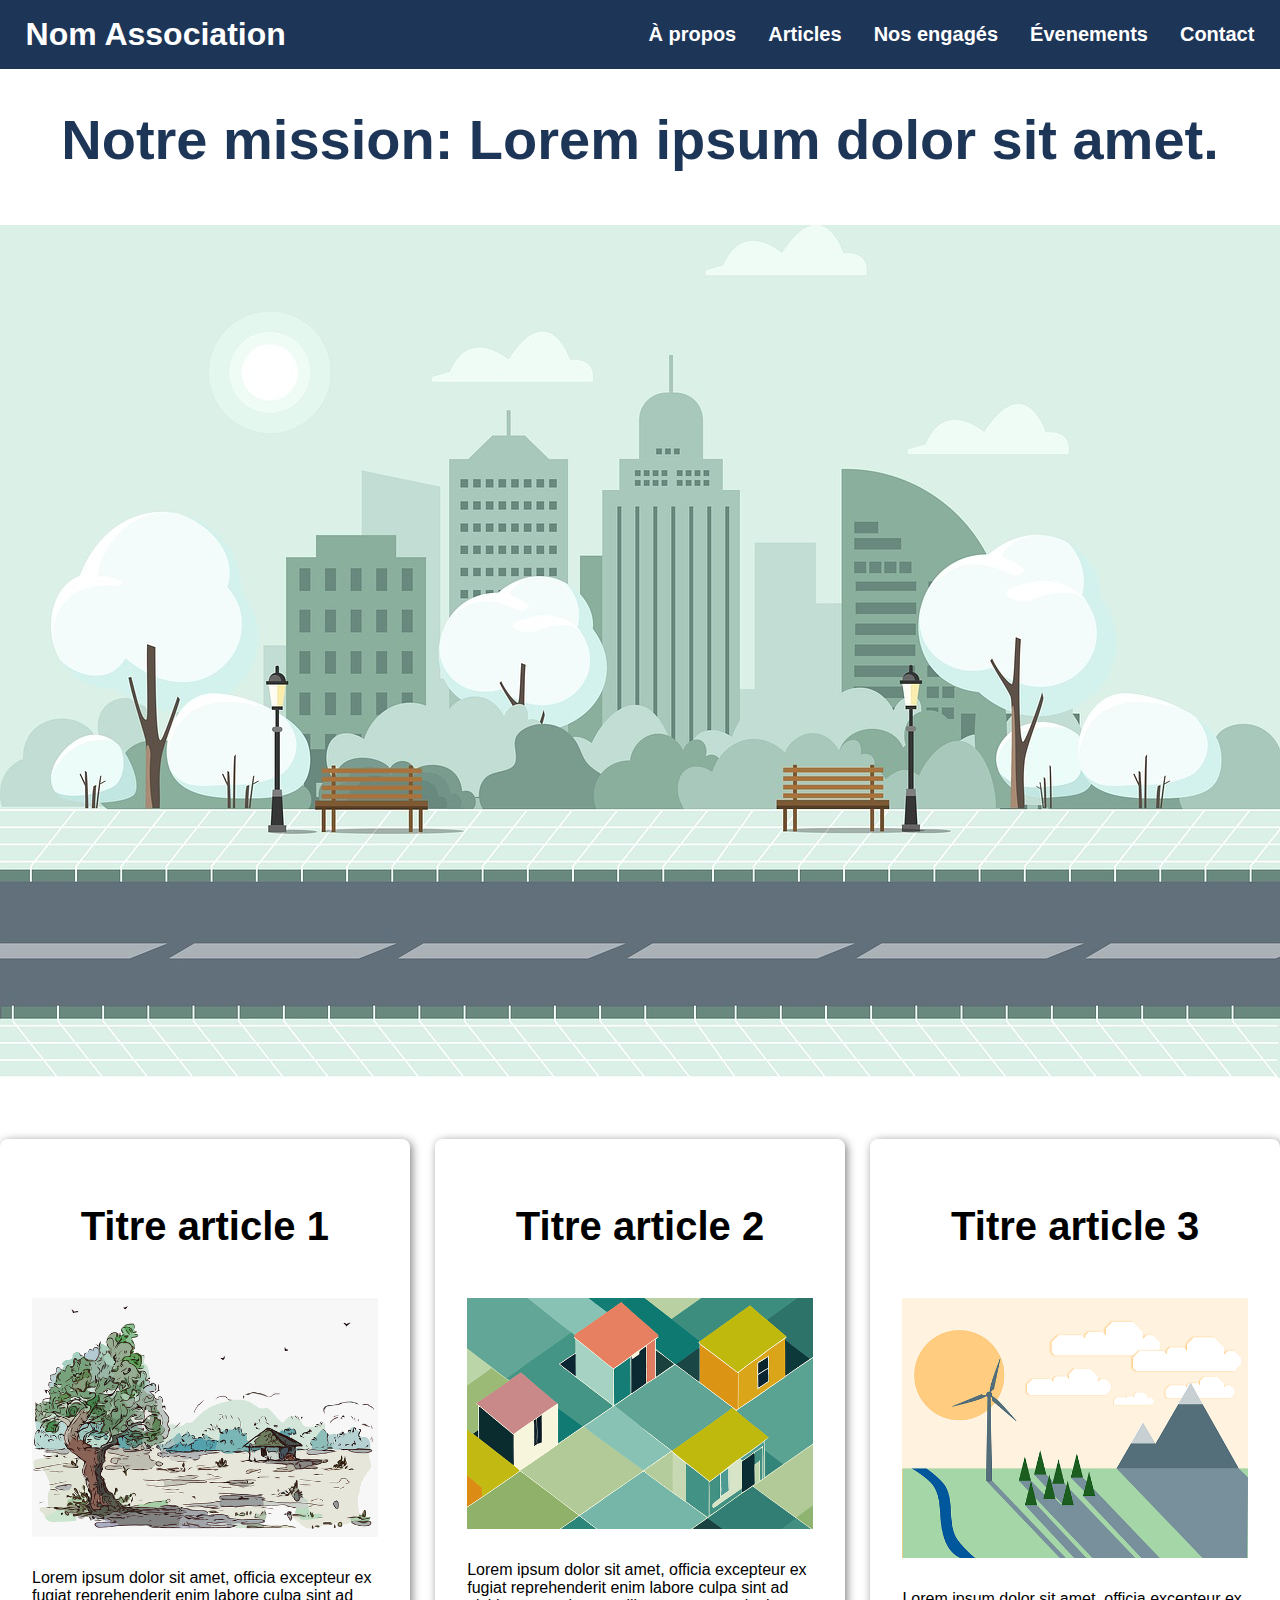
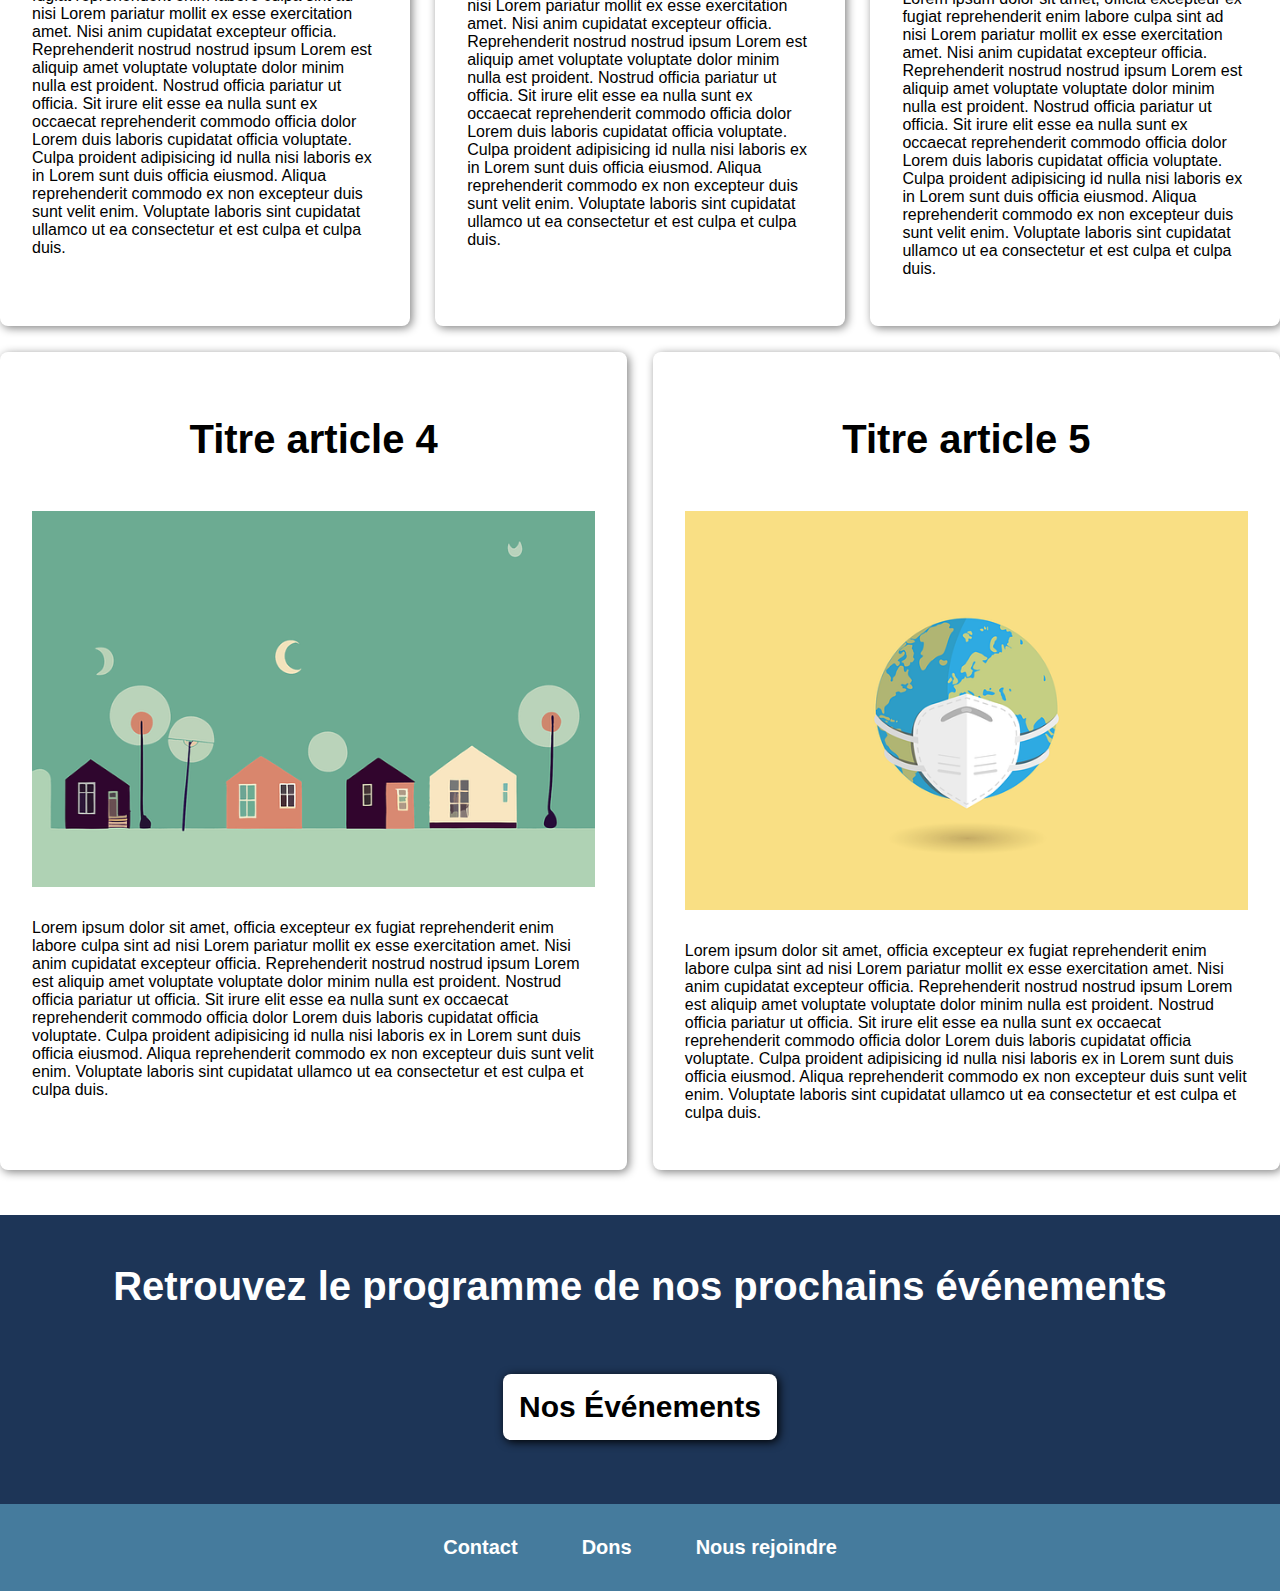
==== index.html @ 46d3b1a8 "refactor(pages): move pages to root for deployement" ====
<!DOCTYPE html>
<html lang="fr">
  <head>
    <title>Nom association: Lorem ipsum dolor sit amet.</title>
    <meta charset="UTF-8" />
    <meta name="viewport" content="width=device-width, initial-scale=1" />
    <meta
      name="description"
      content="description mission association: Lorem ipsum dolor sit amet, qui minim labore adipisicing minim sint cillum sint consectetur cupidatat."
    />
    <link href="styles/global.css" rel="stylesheet" />
    <link href="styles/index.css" rel="stylesheet" />
  </head>
  <body>
    <header>
      <div class="menu-container">
        <nav class="navbar">
          <a href="index.html" class="menu-logo">Nom Association</a>
          <label for="toggle-hamburger">
            <img
              alt="menu"
              src="public/icons8-menu.svg"
              class="menu-hamburger"
            />
          </label>
        </nav>
        <input type="checkbox" id="toggle-hamburger" />
        <ul class="menu-content">
          <li>
            <a href="a-propos.html" class="menu-link">À propos</a>
          </li>
          <li>
            <a href="articles.html" class="menu-link">Articles</a>
          </li>
          <li>
            <a href="nos-engages.html" class="menu-link">Nos engagés</a>
          </li>
          <li>
            <a href="evenements.html" class="menu-link">Évenements</a>
          </li>
          <li>
            <a href="contact.html" class="menu-link">Contact</a>
          </li>
        </ul>
      </div>
    </header>
    <main>
      <div class="hero">
        <h1 class="hero-title">Notre mission: Lorem ipsum dolor sit amet.</h1>
        <img
          src="public/city-gbceb59cae_1280.jpg"
          alt="city illustration"
          class="article-image"
        />
      </div>
      <div class="article-container">
        <a href="./articles/article1.html" class="article-link">
          <article class="article">
            <h2 class="article-title">Titre article 1</h2>
            <img
              src="public/hut-g95c8c413b_640.png"
              alt="nature painting"
              class="article-image"
            />
            <p>
              Lorem ipsum dolor sit amet, officia excepteur ex fugiat
              reprehenderit enim labore culpa sint ad nisi Lorem pariatur mollit
              ex esse exercitation amet. Nisi anim cupidatat excepteur officia.
              Reprehenderit nostrud nostrud ipsum Lorem est aliquip amet
              voluptate voluptate dolor minim nulla est proident. Nostrud
              officia pariatur ut officia. Sit irure elit esse ea nulla sunt ex
              occaecat reprehenderit commodo officia dolor Lorem duis laboris
              cupidatat officia voluptate. Culpa proident adipisicing id nulla
              nisi laboris ex in Lorem sunt duis officia eiusmod. Aliqua
              reprehenderit commodo ex non excepteur duis sunt velit enim.
              Voluptate laboris sint cupidatat ullamco ut ea consectetur et est
              culpa et culpa duis.
            </p>
          </article>
        </a>
        <a href="./articles/article2.html" class="article-link">
          <article class="article article-odd">
            <h2 class="article-title">Titre article 2</h2>
            <img
              src="public/house-g46f1d85dd_640.png"
              alt="houses grid illustration"
              class="article-image"
            />
            <p>
              Lorem ipsum dolor sit amet, officia excepteur ex fugiat
              reprehenderit enim labore culpa sint ad nisi Lorem pariatur mollit
              ex esse exercitation amet. Nisi anim cupidatat excepteur officia.
              Reprehenderit nostrud nostrud ipsum Lorem est aliquip amet
              voluptate voluptate dolor minim nulla est proident. Nostrud
              officia pariatur ut officia. Sit irure elit esse ea nulla sunt ex
              occaecat reprehenderit commodo officia dolor Lorem duis laboris
              cupidatat officia voluptate. Culpa proident adipisicing id nulla
              nisi laboris ex in Lorem sunt duis officia eiusmod. Aliqua
              reprehenderit commodo ex non excepteur duis sunt velit enim.
              Voluptate laboris sint cupidatat ullamco ut ea consectetur et est
              culpa et culpa duis.
            </p>
          </article>
        </a>
        <a href="./articles/article3.html" class="article-link">
          <article class="article">
            <h2 class="article-title">Titre article 3</h2>
            <img
              src="public/wind-gf8442b9fc_640.png"
              alt="wind turbine illustration"
              class="article-image"
            />
            <p>
              Lorem ipsum dolor sit amet, officia excepteur ex fugiat
              reprehenderit enim labore culpa sint ad nisi Lorem pariatur mollit
              ex esse exercitation amet. Nisi anim cupidatat excepteur officia.
              Reprehenderit nostrud nostrud ipsum Lorem est aliquip amet
              voluptate voluptate dolor minim nulla est proident. Nostrud
              officia pariatur ut officia. Sit irure elit esse ea nulla sunt ex
              occaecat reprehenderit commodo officia dolor Lorem duis laboris
              cupidatat officia voluptate. Culpa proident adipisicing id nulla
              nisi laboris ex in Lorem sunt duis officia eiusmod. Aliqua
              reprehenderit commodo ex non excepteur duis sunt velit enim.
              Voluptate laboris sint cupidatat ullamco ut ea consectetur et est
              culpa et culpa duis.
            </p>
          </article>
        </a>
        <a href="./articles/article4.html" class="article-link">
          <article class="article article-odd">
            <h2 class="article-title">Titre article 4</h2>
            <img
              src="public/house-ge0a631499_640.png"
              alt="houses illustration"
              class="article-image"
            />
            <p>
              Lorem ipsum dolor sit amet, officia excepteur ex fugiat
              reprehenderit enim labore culpa sint ad nisi Lorem pariatur mollit
              ex esse exercitation amet. Nisi anim cupidatat excepteur officia.
              Reprehenderit nostrud nostrud ipsum Lorem est aliquip amet
              voluptate voluptate dolor minim nulla est proident. Nostrud
              officia pariatur ut officia. Sit irure elit esse ea nulla sunt ex
              occaecat reprehenderit commodo officia dolor Lorem duis laboris
              cupidatat officia voluptate. Culpa proident adipisicing id nulla
              nisi laboris ex in Lorem sunt duis officia eiusmod. Aliqua
              reprehenderit commodo ex non excepteur duis sunt velit enim.
              Voluptate laboris sint cupidatat ullamco ut ea consectetur et est
              culpa et culpa duis.
            </p>
          </article>
        </a>
        <a href="./articles/article5.html" class="article-link"
          ><article class="article">
            <h2 class="article-title">Titre article 5</h2>
            <img
              src="public/virus-g2558741d8_640.png"
              alt="earth virus mask illustration"
              class="article-image"
            />
            <p>
              Lorem ipsum dolor sit amet, officia excepteur ex fugiat
              reprehenderit enim labore culpa sint ad nisi Lorem pariatur mollit
              ex esse exercitation amet. Nisi anim cupidatat excepteur officia.
              Reprehenderit nostrud nostrud ipsum Lorem est aliquip amet
              voluptate voluptate dolor minim nulla est proident. Nostrud
              officia pariatur ut officia. Sit irure elit esse ea nulla sunt ex
              occaecat reprehenderit commodo officia dolor Lorem duis laboris
              cupidatat officia voluptate. Culpa proident adipisicing id nulla
              nisi laboris ex in Lorem sunt duis officia eiusmod. Aliqua
              reprehenderit commodo ex non excepteur duis sunt velit enim.
              Voluptate laboris sint cupidatat ullamco ut ea consectetur et est
              culpa et culpa duis.
            </p>
          </article>
        </a>
      </div>
    </main>
    <aside class="aside-banner">
      <h2>Retrouvez le programme de nos prochains événements</h2>
      <a href="evenements.html" class="events-link">Nos Événements</a>
    </aside>
    <footer>
      <ul class="footer-list">
        <li><a href="contact.html" class="menu-link">Contact</a></li>
        <li><a href="dons.html" class="menu-link">Dons</a></li>
        <li>
          <a href="nous-rejoindre.html" class="menu-link">Nous rejoindre</a>
        </li>
      </ul>
    </footer>
  </body>
</html>
---- styles/global.css ----
html,
body {
  margin: 0;
  font-family: "Gill Sans", "Gill Sans MT", Calibri, "Trebuchet MS", sans-serif;
}

main {
  background-color: white;
}

h1 {
  font-size: 44px;
}

h2 {
  font-size: 28px;
}

h3 {
  font-size: 20px;
}

header {
  position: sticky;
  top: 0;
}

/* NAVBAR */

.navbar {
  background-color: #1d3557;
  display: flex;
  align-items: center;
  padding-top: 1rem;
  padding-bottom: 1rem;
}

.menu-logo {
  display: block;
  margin: 0 auto;
  text-decoration: none;
  color: white;
  font-weight: bold;
  font-size: 24px;
}

.menu-hamburger {
  margin-right: 2vw;
  cursor: pointer;
}

.menu-content {
  list-style: none;
  flex-direction: column;
  justify-content: center;
  align-items: center;
  padding-left: 0;
  padding-top: 3rem;
  padding-bottom: 3rem;
  margin: 0;
  gap: 2rem;
  background-color: #457b9d;
  display: none;
}

#toggle-hamburger {
  position: absolute;
  left: -100vw;
}

#toggle-hamburger:checked ~ .menu-content {
  display: flex;
}

.menu-link {
  text-decoration: none;
  color: white;
  font-size: 20px;
  font-weight: bold;
}

/* ARTICLES */

.article {
  padding: 2rem;
  display: flex;
  flex-direction: column;
  align-items: center;
}

.article-link {
  text-decoration: none;
  color: black;
  border-radius: 8px;
}

.article-odd {
  background-color: #a8dadc;
}

.article-title {
  text-align: center;
}

.article-image {
  max-width: 100%;
  margin-top: 1rem;
  margin-bottom: 1rem;
}

/* FOOTER */

.footer-list {
  background-color: #457b9d;
  margin: 0;
  padding-left: 0;
  padding-top: 2rem;
  padding-bottom: 2rem;
  list-style: none;
  display: flex;
  gap: 5%;
  justify-content: center;
}

@media screen and (min-width: 481px) {
  h1 {
    font-size: 50px;
  }

  h2 {
    font-size: 34px;
  }

  h3 {
    font-size: 26px;
  }

  .menu-logo {
    font-size: 28px;
  }
}

@media screen and (min-width: 769px) {
  h1 {
    font-size: 56px;
  }

  h2 {
    font-size: 40px;
  }

  h3 {
    font-size: 32px;
  }

  .menu-logo {
    font-size: 32px;
  }

  .article-container {
    width: 100%;
    margin-top: 5vh;
    margin-bottom: 5vh;
    display: flex;
    gap: 2vw;
    flex-wrap: wrap;
  }

  .article-odd {
    background-color: transparent;
  }

  .article-link {
    flex: 1 1 40%;
    box-shadow: 2px 2px 10px grey;
    transition: background-color 0.5s;
  }

  .article-link:hover {
    background-color: #a8dadc;
  }
}

@media screen and (min-width: 1025px) {
  .menu-container {
    display: flex;
    align-items: center;
    justify-content: space-between;
    background-color: #1d3557;
    padding-left: 2%;
    padding-right: 2%;
  }
  .menu-hamburger {
    display: none;
  }
  .menu-content {
    padding: 0;
    display: flex;
    flex-direction: row;
    background-color: #1d3557;
  }

  .article-link {
    flex: 1 1 25%;
  }
}

@media screen and (min-width: 1201px) {
  header {
    background-color: #1d3557;
  }

  main,
  .menu-container {
    margin: auto;
    max-width: 1400px;
  }
}

@media screen and (min-width: 1400px) {
  .article-container {
    width: 1400px;
  }
}
---- styles/index.css ----
.hero {
  display: flex;
  flex-direction: column;
  justify-content: center;
}

.hero-title {
  text-align: center;
  background-color: rgba(255, 255, 255, 0.8);
  color: #1d3557;
  height: fit-content;
  border-radius: 16px;
}

.aside-banner {
  background-color: #1d3557;
  display: flex;
  flex-direction: column;
  align-items: center;
  text-align: center;
  gap: 2rem;
  padding-top: 1rem;
  padding-bottom: 4rem;
  color: white;
  font-size: 30px;
}

.aside-banner > a {
  background-color: white;
  color: black;
  transition: background-color 0.5s, color 0.5s;
}

.aside-banner > a:hover {
  background-color: #457b9d;
  color: white;
}

.events-link {
  background-color: white;
  padding: 1rem;
  border-radius: 8px;
  color: black;
  text-decoration: none;
  font-weight: bold;
  box-shadow: 2px 2px 10px black;
}
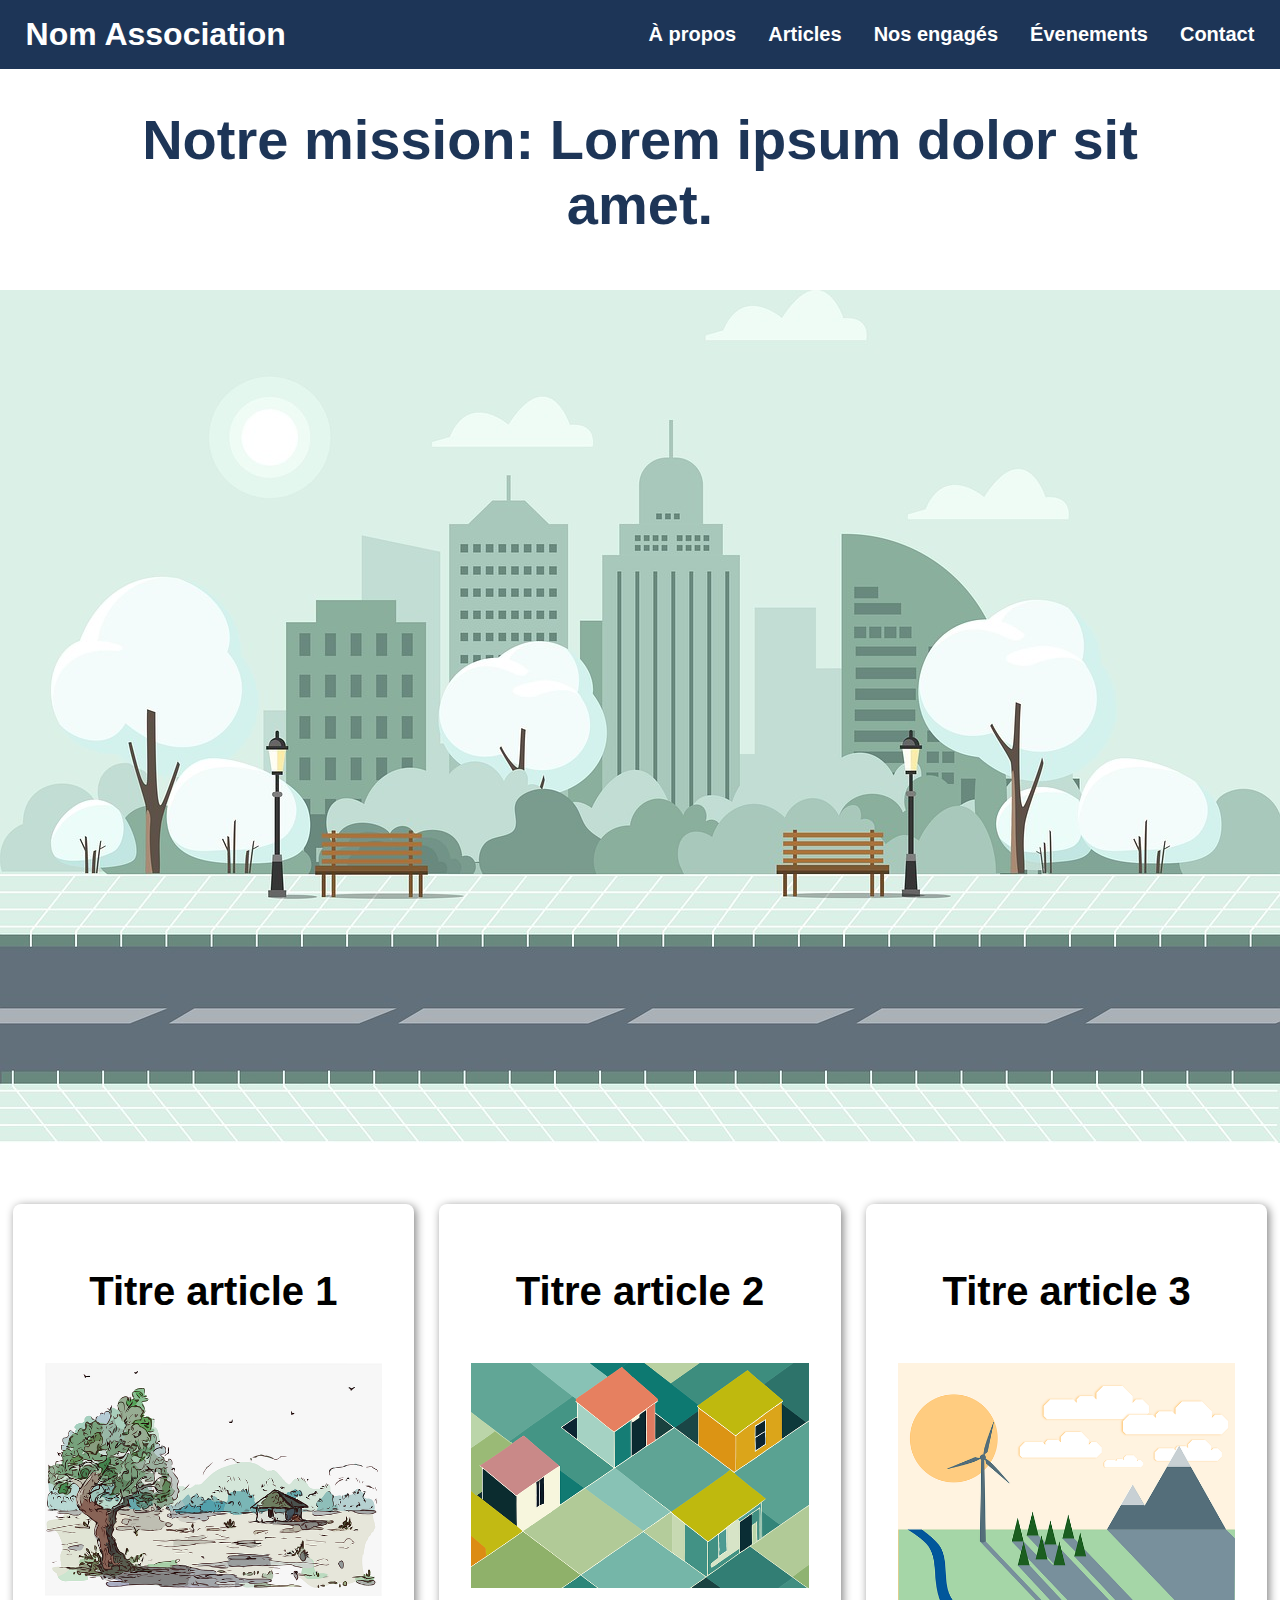
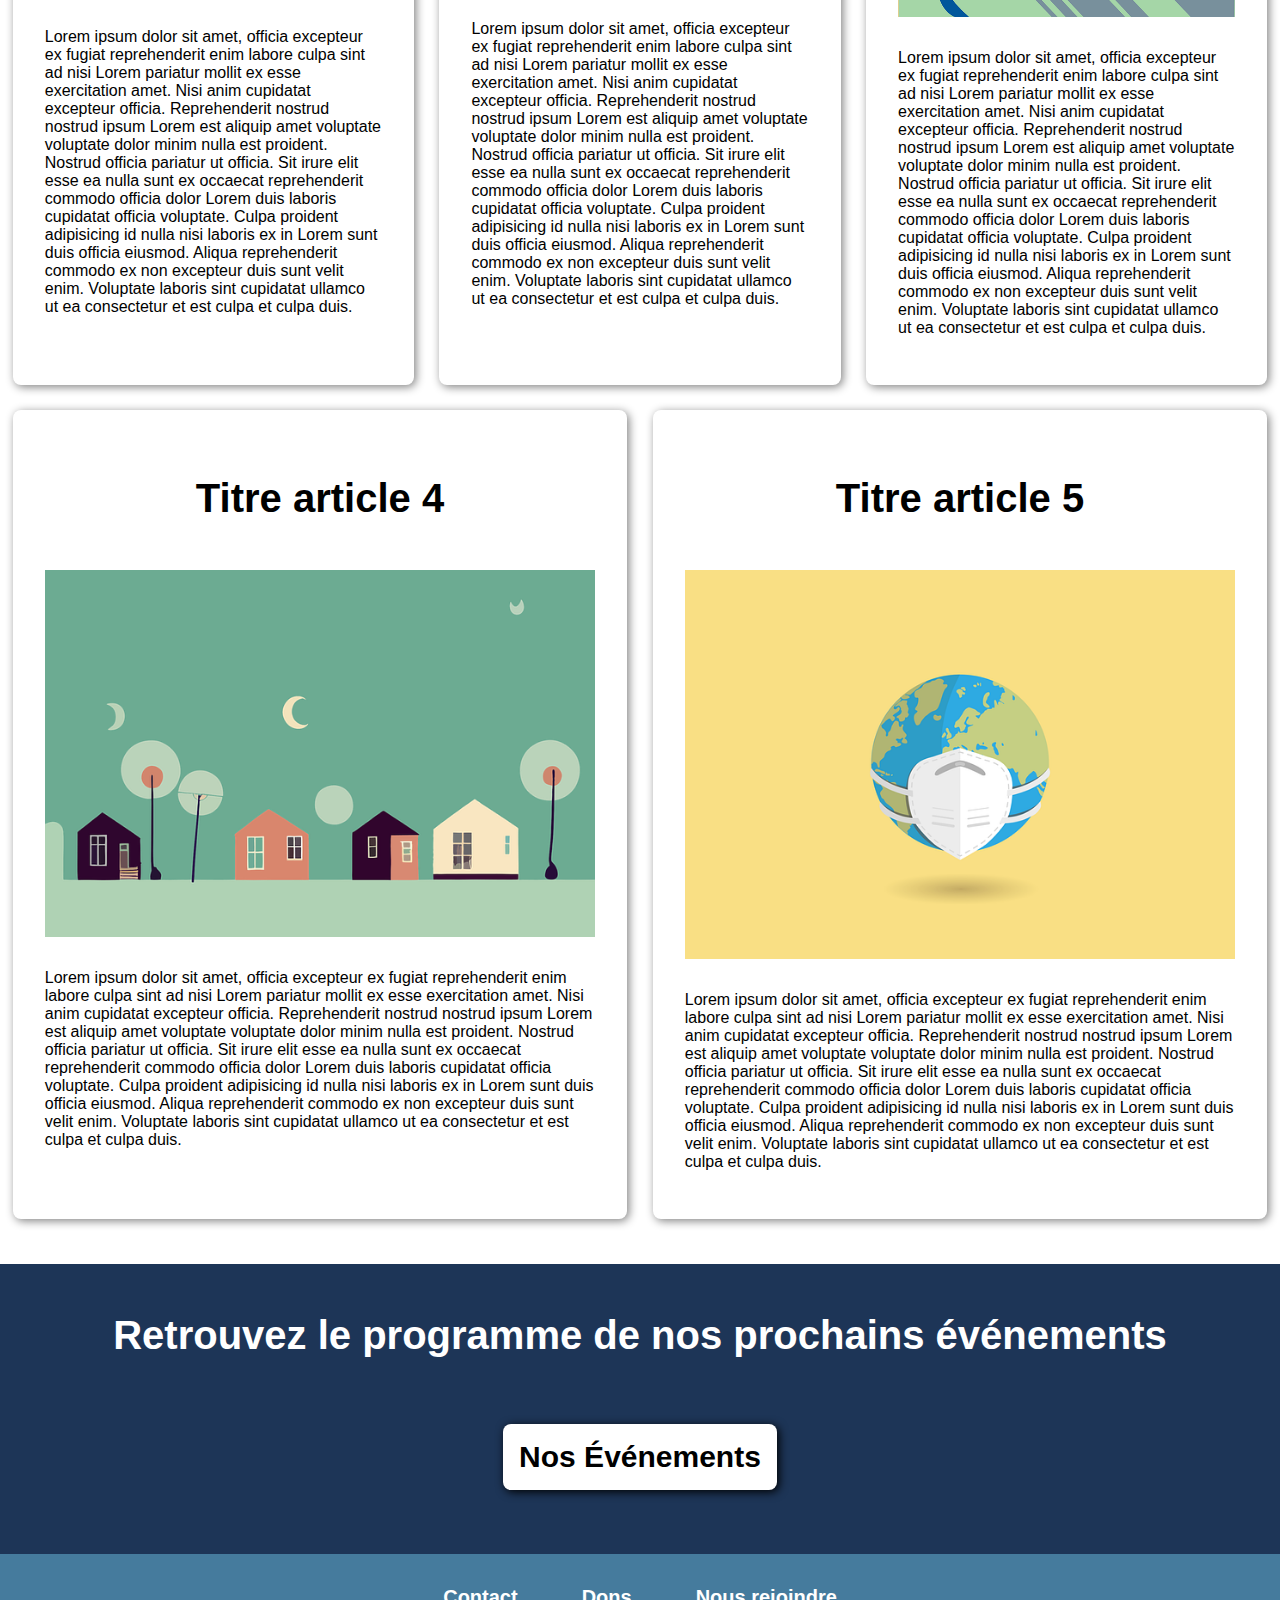
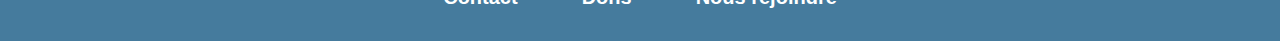
==== commit 40719a59: "feat(head): add favicon icon" ====
--- a/index.html
+++ b/index.html
@@ -7,6 +7,12 @@
     <meta
       name="description"
       content="description mission association: Lorem ipsum dolor sit amet, qui minim labore adipisicing minim sint cillum sint consectetur cupidatat."
+    />
+    <link
+      type="image/png"
+      sizes="32x32"
+      rel="icon"
+      href="public/icons8-non-profit-organisation-32.png"
     />
     <link href="styles/global.css" rel="stylesheet" />
     <link href="styles/index.css" rel="stylesheet" />
--- a/styles/global.css
+++ b/styles/global.css
@@ -158,7 +158,8 @@
   }
 
   .article-container {
-    width: 100%;
+    width: 98%;
+    margin: auto;
     margin-top: 5vh;
     margin-bottom: 5vh;
     display: flex;
--- a/styles/index.css
+++ b/styles/index.css
@@ -10,6 +10,8 @@
   color: #1d3557;
   height: fit-content;
   border-radius: 16px;
+  padding-left: 5%;
+  padding-right: 5%;
 }
 
 .aside-banner {
@@ -23,6 +25,8 @@
   padding-bottom: 4rem;
   color: white;
   font-size: 30px;
+  padding-left: 2%;
+  padding-right: 2%;
 }
 
 .aside-banner > a {
